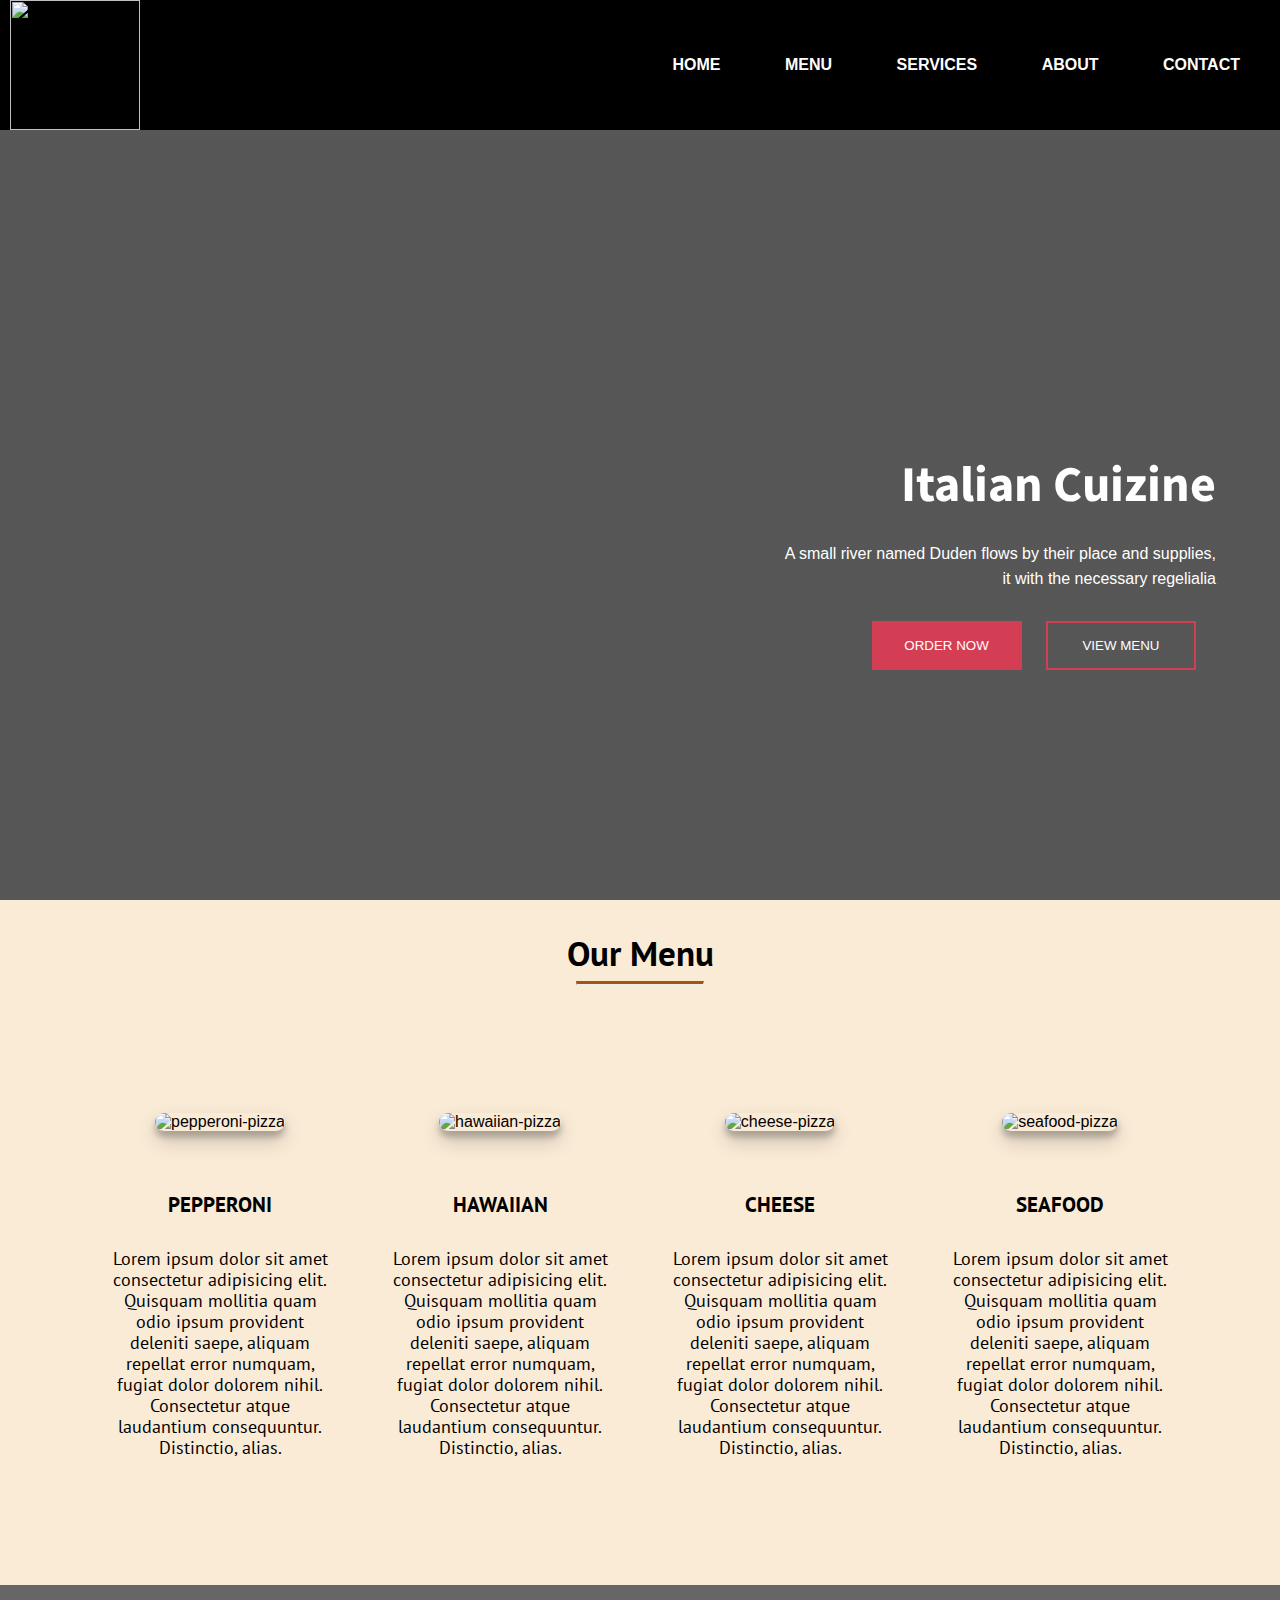
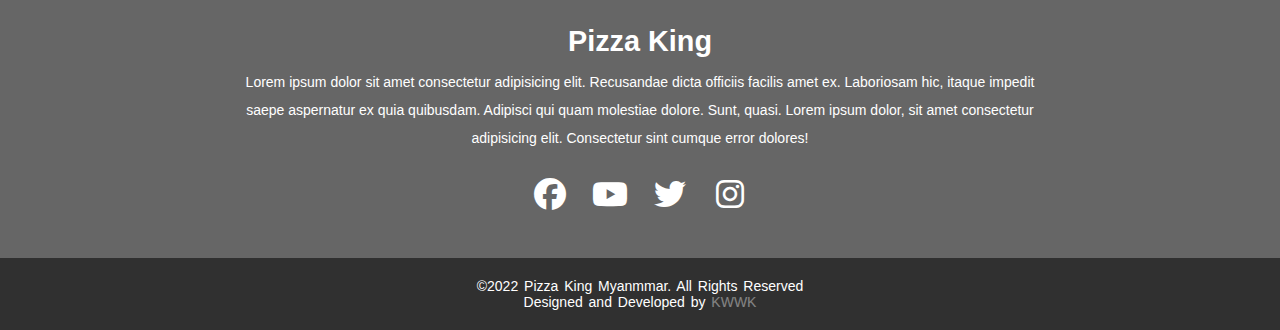
==== index.html @ a0b3e601 "Add files via upload" ====
<!DOCTYPE html>
<html lang="en">
<head>
    <meta charset="UTF-8">
    <meta http-equiv="X-UA-Compatible" content="IE=edge">
    <meta name="viewport" content="width=device-width, initial-scale=1.0">
    <title>Pizza King</title>
    <link rel="shortcut icon" href="images/Pizza-logo.png">
    <link rel="stylesheet" href="style.css">
    <link href="https://fonts.googleapis.com/css2?family=Source+Sans+Pro:ital,wght@1,700&display=swap" rel="stylesheet">
    <link rel="preconnect" href="https://fonts.googleapis.com">
    <link rel="preconnect" href="https://fonts.gstatic.com" crossorigin>
    <link href="https://fonts.googleapis.com/css2?family=PT+Sans&display=swap" rel="stylesheet">
    <link rel="stylesheet" href="https://cdnjs.cloudflare.com/ajax/libs/font-awesome/6.1.1/css/all.min.css">

</head>
<body>

    <!--Header Section-->
    <div class="header">
        <div class="navbar">
            <img src="images/Pizza-logo.png" alt="" width="130px" height="130px">
            <ul>
                <li><a href="#">Home</a></li>  
                <li><a href="#">Menu</a></li>
                <li><a href="#">Services</a></li>
                <li><a href="#">About</a></li>
                <li><a href="#">Contact</a></li>
            </ul>
        </div>
        <div class="content">
            <h1>Italian Cuizine</h1>
            <p>A small river named Duden flows by their place and supplies, <br>it with the necessary regelialia</p>
            <button class="btn-order">ORDER NOW</button>
            <button>VIEW MENU</button>
        </div>
    </div>

    <!--Content Section-->
    <div class="main-content">
        <h1>Our Menu</h1> <hr>  

    <div class="content-section">
        <div class="col">
            <img src="images/pepperoni-pizza.jpg" alt="pepperoni-pizza" class="pic">
            <h3>Pepperoni</h3>
            <p>Lorem ipsum dolor sit amet consectetur adipisicing elit. Quisquam mollitia quam odio ipsum provident deleniti saepe, aliquam repellat error numquam, fugiat dolor dolorem nihil. Consectetur atque laudantium consequuntur. Distinctio, alias.</p>
        </div>
        <div class="col">
            <img src="images/hawaiian.jpg" alt="hawaiian-pizza" class="pic">
            <h3>Hawaiian</h3>
            <p>Lorem ipsum dolor sit amet consectetur adipisicing elit. Quisquam mollitia quam odio ipsum provident deleniti saepe, aliquam repellat error numquam, fugiat dolor dolorem nihil. Consectetur atque laudantium consequuntur. Distinctio, alias.</p>
        </div>
        <div class="col">
            <img src="images/cheese.jpg" alt="cheese-pizza" class="pic">
            <h3>Cheese</h3>
            <p>Lorem ipsum dolor sit amet consectetur adipisicing elit. Quisquam mollitia quam odio ipsum provident deleniti saepe, aliquam repellat error numquam, fugiat dolor dolorem nihil. Consectetur atque laudantium consequuntur. Distinctio, alias.</p>
        </div>
        <div class="col">
            <img src="images/seafood.jpg" alt="seafood-pizza" class="pic">
            <h3>Seafood</h3>
            <p>Lorem ipsum dolor sit amet consectetur adipisicing elit. Quisquam mollitia quam odio ipsum provident deleniti saepe, aliquam repellat error numquam, fugiat dolor dolorem nihil. Consectetur atque laudantium consequuntur. Distinctio, alias.</p>
        </div>
    </div>
    </div>

    <!--Footer Section-->
    <div class="footer">
        <div class="footer-content">
            <h3>Pizza King</h3>
            <p>Lorem ipsum dolor sit amet consectetur adipisicing elit. Recusandae dicta officiis facilis amet ex. Laboriosam hic, itaque impedit saepe aspernatur ex quia quibusdam. Adipisci qui quam molestiae dolore. Sunt, quasi. Lorem ipsum dolor, sit amet consectetur adipisicing elit. Consectetur sint cumque error dolores!</p>
            <ul class="social-links">
                <li><a href="#"><i class="fa-brands fa-facebook fa-2x fa-fw"></i></a></li>
                <li><a href="#"><i class="fa-brands fa-youtube fa-2x fa-fw"></i></a></li>
                <li><a href="#"><i class="fa-brands fa-twitter fa-2x fa-fw"></i></a></li>
                <li><a href="#"><i class="fa-brands fa-instagram fa-2x fa-fw"></i></a></li>
            </ul>
        </div>
        <div class="footer-bottom">
            <p>&copy;2022 Pizza King Myanmmar. All Rights Reserved <br> Designed and Developed by <span>KWWK</span> </p>
        </div>
    </div>
    
</body>
</html>
---- style.css ----
*{
    margin: 0;
    padding: 0;
    box-sizing: border-box;
    font-family: sans-serif;
}

/*Header Style*/

.header{
    width: 100%;
    height: 100vh;
    background-image: linear-gradient(rgba(30,30,30,0.75), rgba(30,30,30,0.75)), url(images/pizza.jpg.jpg);
    background-size: cover;
    background-position: center;
}
.navbar{
    background-color: black;
    width: 100%;
    padding: 0 10px;
    display: flex;
    justify-content: space-between;
    align-items: center;
}
.navbar ul li{
    list-style: none;
    display: inline-block;
    margin: 0 30px;
}
.navbar ul li a{
    text-decoration: none;
    color: #fff;
    text-transform: uppercase;
    font-weight: bold;
}
.navbar ul li a:hover{
    text-decoration: none;
    color: #fff;
    text-transform: uppercase;
    font-weight: bold;
    border: 2px solid #fff;
    background-color: crimson;
    border-radius: 23px;
    padding: 13px 43px;
    box-shadow: 5px 6px 14px 0px rgba(255,255,255,0.75);
-webkit-box-shadow: 5px 6px 14px 0px rgba(255,255,255,0.75);
-moz-box-shadow: 5px 6px 14px 0px rgba(255,255,255,0.75);
}
.content{
    color: #fff;
    position: absolute;
    top: 50%;
    right: 5%;
    text-align: right;    
}
.content h1{
    font-size: 50px;
    font-family: 'Source Sans Pro', sans-serif;
}
.content p{
    margin: 20px auto;
    font-size: 16px;
    font-weight: 100;
    line-height: 25px;
}
button{
    width: 150px;
    padding: 15px 0;
    border: 2px solid #d43e55;
    background: transparent;
    color: #fff;
    margin: 10px 20px 10px 0;
}
button:hover{
    background-color: #d43e55 ;
    box-shadow: 5px 6px 14px 0px rgba(255,255,255,0.75);
-webkit-box-shadow: 5px 6px 14px 0px rgba(255,255,255,0.75);
-moz-box-shadow: 5px 6px 14px 0px rgba(255,255,255,0.75);
}
.btn-order{
    background-color: #d43e55;    
}
.btn-order:hover{
    background: transparent;
}

/*Content Style*/

.main-content{
    width: 100%;
    background-color: antiquewhite;
}
.main-content h1{
    text-align: center;
    padding: 30px 0 0;
    font-family: 'PT Sans', sans-serif;
    font-size: 2.2em;
}
.main-content hr{
    width: 10%;
    margin: 5px auto 0;
    border-top: 3px solid #aa530e;
}
.content-section{
    width: 100%;
    height: 600px;
    display: flex;
    padding: 50px 80px;
    justify-content: center;
    align-items: center;
    background-color: antiquewhite;
}
.content-section .col{
    text-align: center;
    margin: 0 30px;
}
.pic{
    width: 150px;
    height: 150px;
    border-radius: 100px;
    margin-bottom: 30px;
    box-shadow: rgba(0, 0, 0, 0.19) 0px 10px 20px, rgba(0, 0, 0, 0.23) 0px 6px 6px;
}
.content-section .col h3{
    margin: 30px 0;
    text-transform: uppercase;
    font-weight: bold;
    font-family: 'PT Sans', sans-serif;
    font-size: 1.3em;
}
.content-section .col p{
    font-family: 'PT Sans', sans-serif;
    font-size: 18px;
    line-height: 21px;
}

/*Footer Style*/

.footer{
    width: 100%;
    background: #666;
    color: #fff;
    padding: 40px 0 0;
}
.footer-content{
    display: flex;
    justify-content: center;
    align-items: center;
    flex-direction: column;
    text-align: center;
}
.footer-content h3{
    font-size: 1.8rem;
    font-weight: 600;
    text-transform: capitalize;
    line-height: 3erm;
}
.footer-content p{
    font-size: 14px;
    line-height: 28px;
    max-width: 800px;
    margin: 10px auto;
}
.social-links{
    list-style: none;
    display: flex;
    justify-content: center;
    align-items: center;
    margin: 1rem 0 3rem 0;    
}
.social-links li{
    margin: 0 10px;
}
.social-links li a{
    text-decoration: none;
    color: #fff;
}
.social-links li a:hover{
    color: aquamarine;
}
.footer-bottom{
    width: 100%;
    background-color: rgb(48, 48, 48);
    text-align: center;
    padding: 20px 0;
}
.footer-bottom p{
    font-size: 14px;
    word-spacing: 2px;
    line-height: 1.5erm;    
}
.footer-bottom span{
    text-transform: uppercase;
    opacity: .4;
    font-weight: 200;
}
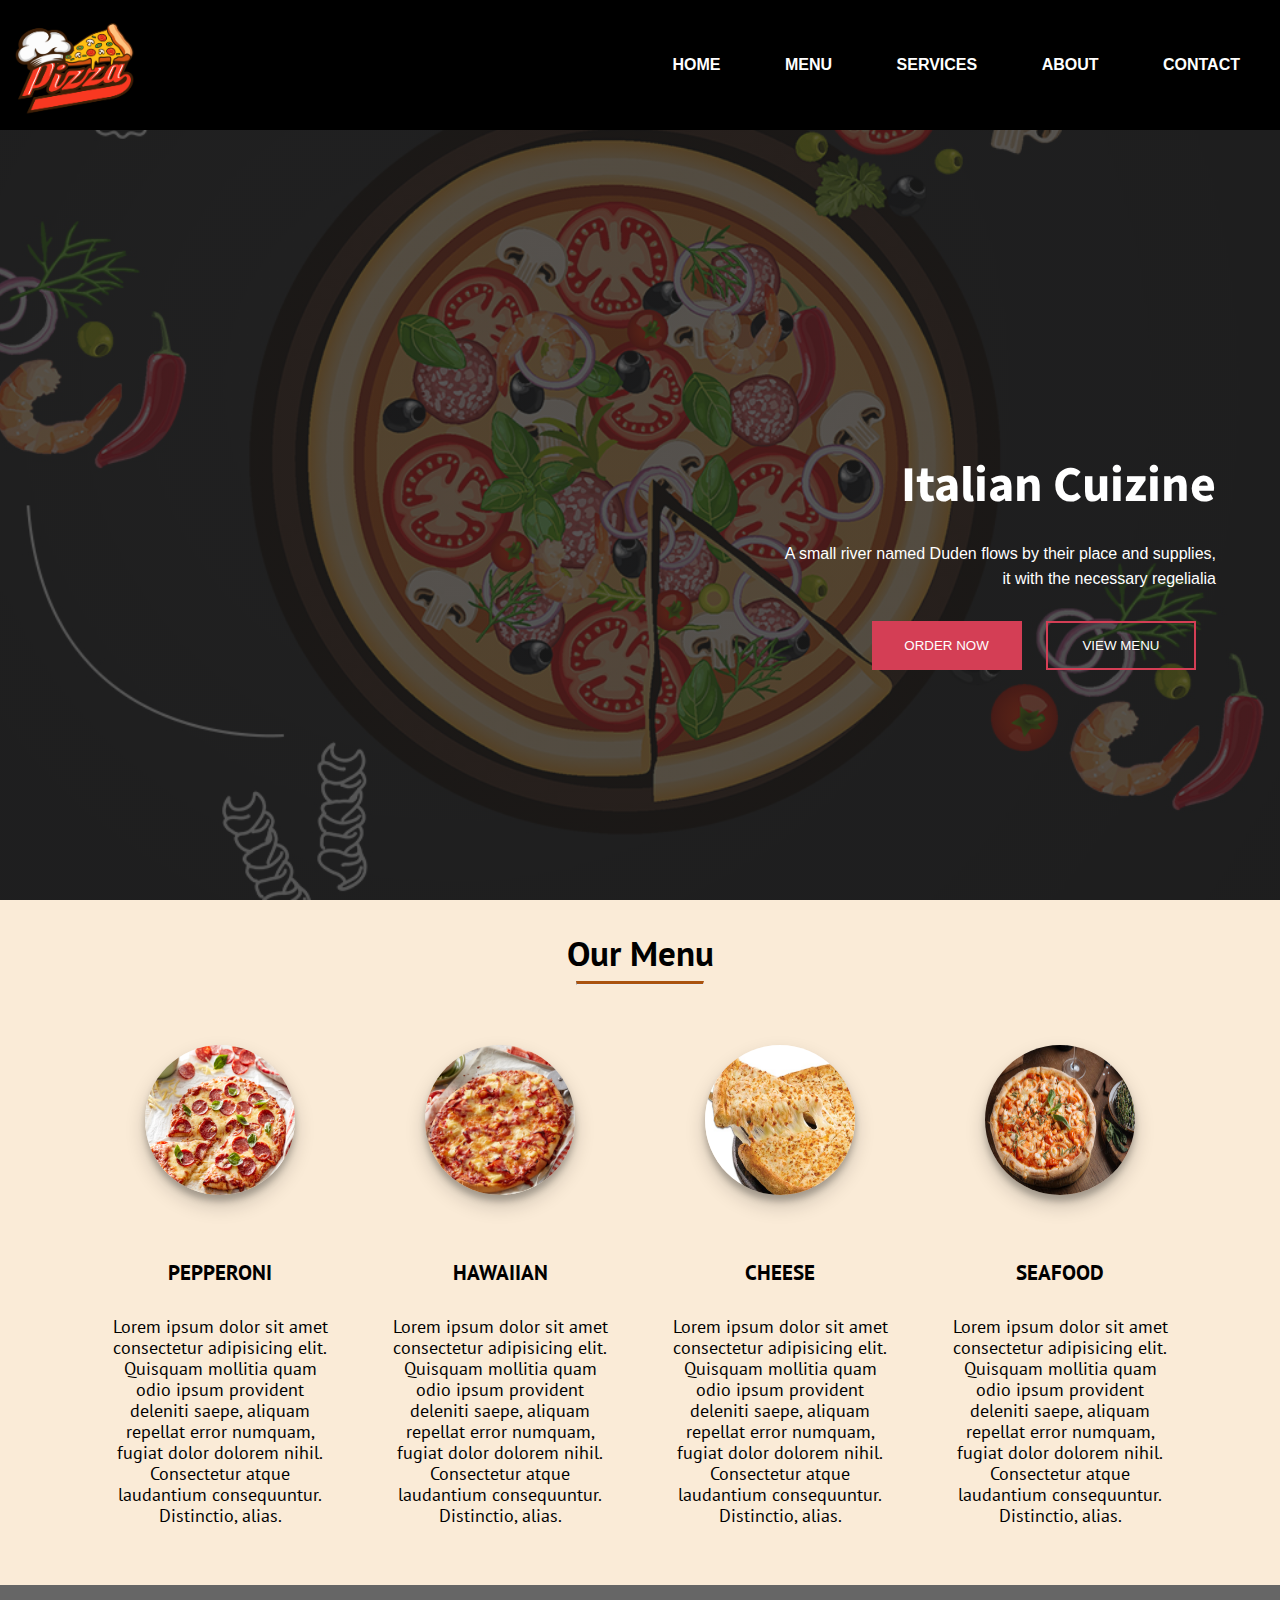
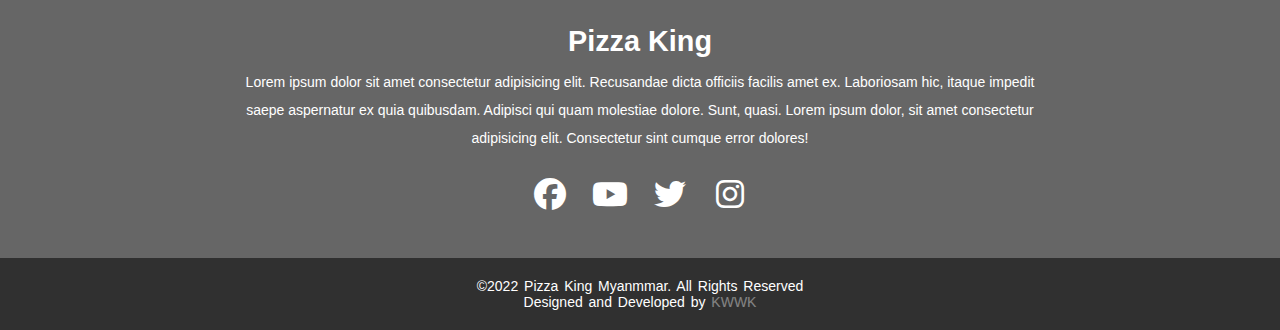
==== commit a679cce0: "Add files via upload" ====
--- a/index.html
+++ b/index.html
@@ -21,10 +21,10 @@
         <div class="navbar">
             <img src="images/Pizza-logo.png" alt="" width="130px" height="130px">
             <ul>
-                <li><a href="#">Home</a></li>  
+                <li><a href="index.html">Home</a></li>  
                 <li><a href="#">Menu</a></li>
                 <li><a href="#">Services</a></li>
-                <li><a href="#">About</a></li>
+                <li><a href="about.html" target="_blank">About</a></li>
                 <li><a href="#">Contact</a></li>
             </ul>
         </div>
--- a/style.css
+++ b/style.css
@@ -195,3 +195,64 @@
     font-weight: 200;
 }
 
+/*About Us Style*/
+.about{
+    width: 100%;
+    padding: 80px 0;
+    background-color: #efefef;
+}
+.about-content{
+    width: 80%;
+    margin: 0 auto;
+    display: flex;
+    justify-content: space-between;
+    align-items: center;
+}
+.about-content img{
+    width: 500px;
+    height: 400px;
+}
+.about-text{
+    width: 400px;
+}
+.about-text h1{
+    font-size: 40px;
+    text-transform: uppercase;
+    margin-bottom: 20px;
+    font-weight: 900;
+    color: #333;
+}
+.about-text h1 span{
+    color: #FEB139;
+}
+.about-text h4{
+    font-size: 25px;
+    text-transform: capitalize;
+    margin-bottom: 20px;
+    font-weight: 400;
+    color: #555;
+}
+.about-text p{
+    line-height: 23px;
+    text-align: justify;
+    font-size: 16px;
+    color: #000;
+    margin-bottom: 30px;
+}
+.about-text button{
+    background-color: #FEB139;
+    color: #fff;
+    font-size: 14px;
+    padding: 15px;
+    border: none;
+    border-radius: 20px;
+}
+.about-text button:hover{
+    background-color: #333;
+    color: #FEB139;
+    text-transform: uppercase;
+    font-weight: 300;
+    letter-spacing: 1px;
+}
+
+
